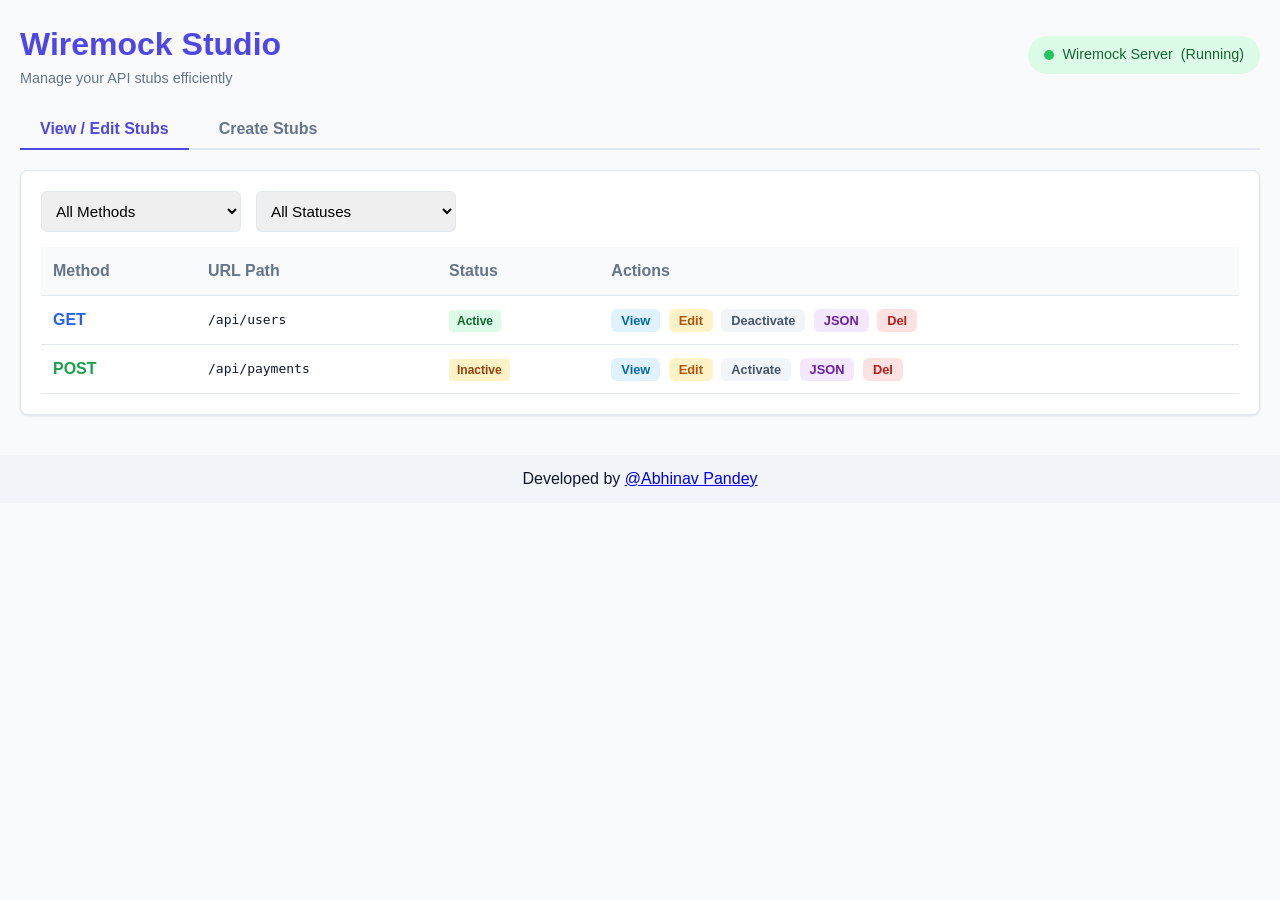
==== src/main/resources/static/index.html @ ea0def5e "Docker File and UI code setup" ====
<!DOCTYPE html>
<html lang="en">
<head>
    <meta charset="UTF-8">
    <meta name="viewport" content="width=device-width, initial-scale=1.0">
    <title>Wiremock UI Dashboard</title>
    <link rel="stylesheet" href="styles.css">

</head>
<body>

<div class="container">
    <div class="header">
        <div>
            <h1 style="color: var(--primary);">Wiremock Studio</h1>
            <p style="color: var(--text-muted); font-size: 0.9rem;">Manage your API stubs efficiently</p>
        </div>
        <div id="serverStatus" class="status-badge running" onclick="toggleServerStatus()" style="cursor: pointer;" title="Click to toggle simulation">
            <span class="dot"></span>
            <span id="serverUrl">Wiremock Server</span>
            <span id="serverText">(Running)</span>
        </div>
    </div>

    <div class="tabs">
        <button class="tab-btn active" onclick="switchTab('manage')">View / Edit Stubs</button>
        <button class="tab-btn" onclick="switchTab('create')">Create Stubs</button>
    </div>

    <div id="manageTab" class="tab-pane active">
        <div class="card">
            <div class="filters">
                <select id="filterType" onchange="renderTable()" style="width: 200px;">
                    <option value="ALL">All Methods</option>
                    <option value="GET">GET</option>
                    <option value="POST">POST</option>
                    <option value="PUT">PUT</option>
                    <option value="DELETE">DELETE</option>
                </select>
                <select id="filterStatus" onchange="renderTable()" style="width: 200px;">
                    <option value="ALL">All Statuses</option>
                    <option value="Active">Active</option>
                    <option value="Inactive">Inactive</option>
                </select>
            </div>

            <div style="overflow-x: auto;">
                <table>
                    <thead>
                    <tr>
                        <th>Method</th>
                        <th>URL Path</th>
                        <th>Status</th>
                        <th>Actions</th>
                    </tr>
                    </thead>
                    <tbody id="stubsTableBody">
                    </tbody>
                </table>
            </div>
        </div>
    </div>

    <div id="createTab" class="tab-pane">

        <div class="card ai-section">
            <h3 style="margin-bottom: 10px;">✨ Create with Spring AI</h3>
            <p style="font-size: 0.9rem; color: var(--text-muted); margin-bottom: 15px;">Describe the stub you want, and AI will configure the form below.</p>
            <div style="display: flex; gap: 10px;">
                <textarea id="aiPrompt" style="min-height: 50px; margin-bottom: 0;" placeholder="e.g., Create a POST request to /api/users that returns a 201 status with a 2-second delay..."></textarea>
                <button class="btn btn-primary" onclick="simulateAI()" style="white-space: nowrap;">Generate Auto-Stub</button>
            </div>
        </div>

        <div class="create-grid">
            <div class="card">
                <h3>Manual Configuration</h3>
                <form id="createForm" style="margin-top: 15px;">

                    <div class="section-box">
                        <div class="section-title">Incoming Request Matcher</div>
                        <div style="display: flex; gap: 15px;">
                            <div class="form-group" style="flex: 1;">
                                <label>Method</label>
                                <select id="c_method" oninput="updateLivePreview()">
                                    <option value="GET">GET</option><option value="POST">POST</option><option value="PUT">PUT</option><option value="DELETE">DELETE</option>
                                </select>
                            </div>
                            <div class="form-group" style="flex: 3;">
                                <label>URL Path Match</label>
                                <input type="text" id="c_url" placeholder="/api/example" oninput="updateLivePreview()" required>
                            </div>
                        </div>
                        <div class="form-group">
                            <label>Headers (JSON Key-Value)</label>
                            <textarea id="c_reqHeaders" placeholder='{"Authorization": "Bearer token"}' oninput="updateLivePreview()"></textarea>
                        </div>
                    </div>

                    <div class="section-box">
                        <div class="section-title">Outgoing Response</div>
                        <div style="display: flex; gap: 15px;">
                            <div class="form-group" style="flex: 1;">
                                <label>HTTP Status</label>
                                <input type="number" id="c_status" value="200" oninput="updateLivePreview()" required>
                            </div>
                            <div class="form-group" style="flex: 1;">
                                <label>Delay (ms)</label>
                                <input type="number" id="c_delay" value="0" oninput="updateLivePreview()">
                            </div>
                        </div>
                        <div class="form-group">
                            <label>Response Headers (JSON)</label>
                            <textarea id="c_resHeaders" placeholder='{"Content-Type": "application/json"}' oninput="updateLivePreview()"></textarea>
                        </div>
                        <div class="form-group">
                            <label>Response Body (JSON or String)</label>
                            <textarea id="c_body" placeholder='{"message": "Success"}' oninput="updateLivePreview()" style="min-height: 120px;"></textarea>
                        </div>
                    </div>

                    <button type="button" class="btn btn-primary" style="width: 100%;" onclick="createStub()">Create Stub Configuration</button>
                </form>
            </div>

            <div class="card" style="padding: 0; border: none; background: transparent;">
                <h3 style="margin-bottom: 15px;">Live JSON Preview</h3>
                <div id="liveJsonPreview" class="json-preview">
                    // Start typing to see Wiremock JSON...
                </div>
            </div>
        </div>
    </div>
</div>

<div id="stubModal" class="modal-overlay">
    <div class="modal-content">
        <div class="modal-header">
            <h2 id="modalTitle">View Stub</h2>
            <button class="close-btn" onclick="closeModal('stubModal')">&times;</button>
        </div>

        <form id="modalForm">
            <input type="hidden" id="m_id">
            <div class="section-box">
                <div class="section-title">Request</div>
                <div style="display: flex; gap: 15px;">
                    <div class="form-group" style="flex: 1;">
                        <label>Method</label>
                        <select id="m_method"><option value="GET">GET</option><option value="POST">POST</option><option value="PUT">PUT</option><option value="DELETE">DELETE</option></select>
                    </div>
                    <div class="form-group" style="flex: 3;">
                        <label>URL Path</label>
                        <input type="text" id="m_url">
                    </div>
                </div>
                <div class="form-group">
                    <label>Headers (JSON)</label>
                    <textarea id="m_reqHeaders"></textarea>
                </div>
            </div>

            <div class="section-box">
                <div class="section-title">Response</div>
                <div style="display: flex; gap: 15px;">
                    <div class="form-group" style="flex: 1;"><label>Status</label><input type="number" id="m_status"></div>
                    <div class="form-group" style="flex: 1;"><label>Delay (ms)</label><input type="number" id="m_delay"></div>
                </div>
                <div class="form-group"><label>Headers (JSON)</label><textarea id="m_resHeaders"></textarea></div>
                <div class="form-group"><label>Body</label><textarea id="m_body"></textarea></div>
            </div>

            <div id="modalFooter" style="display: flex; justify-content: flex-end; gap: 10px; margin-top: 20px;">
                <button type="button" class="btn btn-outline" onclick="closeModal('stubModal')">Cancel</button>
                <button type="button" class="btn btn-primary" id="modalSaveBtn" onclick="saveEditedStub()">Save Changes</button>
            </div>
        </form>
    </div>
</div>

<div id="jsonModal" class="modal-overlay">
    <div class="modal-content">
        <div class="modal-header">
            <h2>Raw Wiremock JSON</h2>
            <button class="close-btn" onclick="closeModal('jsonModal')">&times;</button>
        </div>
        <div id="jsonModalContent" class="json-preview"></div>
    </div>
</div>
<footer>
    Developed by <a href="https://www.linkedin.com/in/er-abhinav-pandey/" target="_blank"> @Abhinav Pandey</a>
</footer>
<div id="toast-container"></div>
<script src="script.js"></script>
</body>
</html>
---- src/main/resources/static/styles.css ----
/* IMPORTANT: don't touch your existing container styling */
.container {
    flex-grow: 1;   /* only pushes footer down */
}

/* Footer styling */
footer {
    text-align: center;
    padding: 12px;
    background: #f1f5f9;
}
:root {
    --primary: #4f46e5;
    --primary-hover: #4338ca;
    --bg-color: #f8fafc;
    --surface: #ffffff;
    --text-main: #0f172a;
    --text-muted: #64748b;
    --border-color: #e2e8f0;
    --success-bg: #dcfce7;
    --success-text: #166534;
    --danger-bg: #fee2e2;
    --danger-text: #991b1b;
    --warning-bg: #fef3c7;
    --warning-text: #92400e;
}

* { box-sizing: border-box; margin: 0; padding: 0; }
body { font-family: 'Segoe UI', Roboto, Helvetica, Arial, sans-serif; background-color: var(--bg-color); color: var(--text-main); line-height: 1.5; }

/* Layout & Container */
.container { max-width: 1400px; margin: 0 auto; padding: 20px; }
.card { background: var(--surface); border-radius: 8px; box-shadow: 0 1px 3px rgba(0,0,0,0.1); padding: 20px; margin-bottom: 20px; border: 1px solid var(--border-color); }

/* Header & Server Status */
.header { display: flex; justify-content: space-between; align-items: center; margin-bottom: 20px; }
.status-badge { display: flex; align-items: center; gap: 8px; padding: 8px 16px; border-radius: 99px; font-weight: 500; font-size: 0.9rem; transition: all 0.3s ease; }
.status-badge.running { background-color: var(--success-bg); color: var(--success-text); }
.status-badge.down { background-color: var(--danger-bg); color: var(--danger-text); }

/* Blinking Dot Animation */
.dot { width: 10px; height: 10px; border-radius: 50%; display: inline-block; }
.status-badge.running .dot { background-color: #22c55e; animation: blink 1.5s infinite ease-in-out; }
.status-badge.down .dot { background-color: #ef4444; }
@keyframes blink { 0%, 100% { opacity: 1; } 50% { opacity: 0.4; } }

/* Tabs */
.tabs { display: flex; gap: 10px; border-bottom: 2px solid var(--border-color); margin-bottom: 20px; }
.tab-btn { padding: 10px 20px; border: none; background: none; font-size: 1rem; font-weight: 600; color: var(--text-muted); cursor: pointer; border-bottom: 2px solid transparent; margin-bottom: -2px; transition: all 0.2s; }
.tab-btn:hover { color: var(--primary); }
.tab-btn.active { color: var(--primary); border-bottom-color: var(--primary); }
.tab-pane { display: none; animation: fadeIn 0.3s ease; }
.tab-pane.active { display: block; }
@keyframes fadeIn { from { opacity: 0; transform: translateY(5px); } to { opacity: 1; transform: translateY(0); } }

/* Forms & Inputs */
.form-group { margin-bottom: 15px; }
label { display: block; font-weight: 600; margin-bottom: 5px; font-size: 0.85rem; color: var(--text-muted); text-transform: uppercase; letter-spacing: 0.05em; }
input, select, textarea { width: 100%; padding: 10px; border: 1px solid var(--border-color); border-radius: 6px; font-family: inherit; font-size: 0.95rem; }
input:disabled, select:disabled, textarea:disabled { background-color: #f1f5f9; cursor: not-allowed; }
textarea { resize: vertical; min-height: 80px; font-family: monospace; }

/* Buttons */
.btn { padding: 8px 16px; border: none; border-radius: 6px; cursor: pointer; font-weight: 600; font-size: 0.9rem; transition: background 0.2s; }
.btn-primary { background: var(--primary); color: white; }
.btn-primary:hover { background: var(--primary-hover); }
.btn-outline { background: transparent; border: 1px solid var(--border-color); color: var(--text-main); }
.btn-outline:hover { background: var(--bg-color); }
.btn-sm { padding: 4px 10px; font-size: 0.8rem; margin-right: 4px; }

/* Specific Action Buttons */
.btn-view { background: #e0f2fe; color: #0369a1; }
.btn-edit { background: #fef3c7; color: #b45309; }
.btn-delete { background: #fee2e2; color: #b91c1c; }
.btn-toggle { background: #f1f5f9; color: #475569; }
.btn-preview { background: #f3e8ff; color: #6b21a8; }

/* Table Styles */
.filters { display: flex; gap: 15px; margin-bottom: 15px; }
table { width: 100%; border-collapse: collapse; text-align: left; }
th, td { padding: 12px; border-bottom: 1px solid var(--border-color); }
th { background: #f8fafc; font-weight: 600; color: var(--text-muted); }
tr:hover { background: #f8fafc; }
.badge { padding: 4px 8px; border-radius: 4px; font-size: 0.75rem; font-weight: bold; }
.badge.active { background: var(--success-bg); color: var(--success-text); }
.badge.inactive { background: var(--warning-bg); color: var(--warning-text); }

/* Method Colors */
.method-GET { color: #2563eb; font-weight: bold; }
.method-POST { color: #16a34a; font-weight: bold; }
.method-PUT { color: #d97706; font-weight: bold; }
.method-DELETE { color: #dc2626; font-weight: bold; }

/* Create Section Layout */
.ai-section { background: linear-gradient(to right, #eff6ff, #f8fafc); border-left: 4px solid #3b82f6; }
.create-grid { display: grid; grid-template-columns: 1fr 1fr; gap: 20px; align-items: start; }

/* Form Sections (Req/Res) */
.section-box { border: 1px solid var(--border-color); border-radius: 6px; padding: 15px; margin-bottom: 15px; background: #fafafa; }
.section-title { font-size: 1.1rem; margin-bottom: 15px; padding-bottom: 5px; border-bottom: 1px solid var(--border-color); color: var(--primary); }

/* JSON Preview Box */
.json-preview { background: #1e293b; color: #e2e8f0; padding: 15px; border-radius: 8px; font-family: monospace; font-size: 0.85rem; overflow-x: auto; height: 100%; min-height: 400px; white-space: pre-wrap; }

/* Modals */
.modal-overlay { display: none; position: fixed; top: 0; left: 0; width: 100%; height: 100%; background: rgba(0,0,0,0.5); z-index: 1000; justify-content: center; align-items: center; }
.modal-overlay.active { display: flex; }
.modal-content { background: var(--surface); padding: 25px; border-radius: 8px; width: 90%; max-width: 800px; max-height: 90vh; overflow-y: auto; box-shadow: 0 10px 25px rgba(0,0,0,0.2); }
.modal-header { display: flex; justify-content: space-between; align-items: center; margin-bottom: 20px; }
.close-btn { background: none; border: none; font-size: 1.5rem; cursor: pointer; color: var(--text-muted); }

/* Toast Notifications */
#toast-container { position: fixed; bottom: 20px; right: 20px; z-index: 2000; display: flex; flex-direction: column; gap: 10px; }
.toast { padding: 12px 20px; background: #334155; color: white; border-radius: 6px; box-shadow: 0 4px 6px rgba(0,0,0,0.1); animation: slideIn 0.3s ease; }
@keyframes slideIn { from { transform: translateX(100%); opacity: 0; } to { transform: translateX(0); opacity: 1; } }
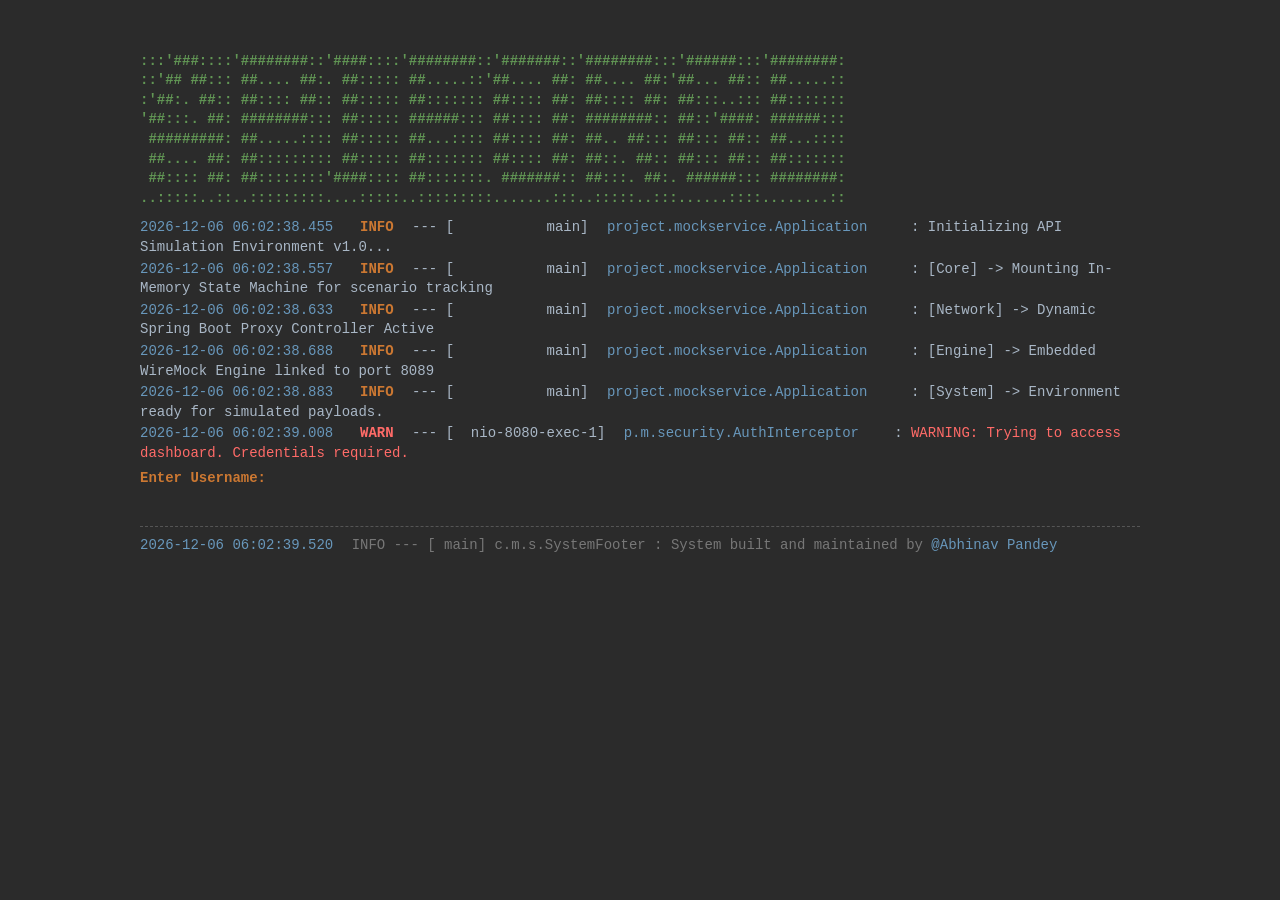
==== commit baeec245: "" Added mongoDB config Added wiremock config added apis added security UI enhancement Project enhanc" ====
--- a/src/main/resources/static/index.html
+++ b/src/main/resources/static/index.html
@@ -3,194 +3,273 @@
 <head>
     <meta charset="UTF-8">
     <meta name="viewport" content="width=device-width, initial-scale=1.0">
-    <title>Wiremock UI Dashboard</title>
-    <link rel="stylesheet" href="styles.css">
-
+    <title>Mock Studio | Boot Sequence</title>
+    <style>
+        :root {
+            --bg-color: #2b2b2b;
+            --text-main: #a9b7c6;
+            --text-highlight: #cc7832;
+            --text-string: #6a8759;
+            --text-info: #6897bb;
+            --text-error: #ff6b68;
+            --text-success: #629755;
+            --font-family: 'Consolas', 'Courier New', monospace;
+        }
+
+        body, html {
+            height: 100%;
+            margin: 0;
+            background-color: var(--bg-color);
+            color: var(--text-main);
+            font-family: var(--font-family);
+            font-size: 14px;
+            padding: 15px;
+            box-sizing: border-box;
+            overflow-x: hidden;
+        }
+
+        #terminal {
+            display: flex;
+            flex-direction: column;
+            width: 100%;
+            max-width: 1000px;
+            margin: 0 auto;
+        }
+
+        .line {
+            margin: 2px 0;
+            white-space: pre-wrap;
+            line-height: 1.4;
+        }
+
+        .ascii-art {
+            color: var(--text-success);
+            font-weight: bold;
+            margin-bottom: 10px;
+        }
+
+        .log-timestamp { color: var(--text-info); margin-right: 10px; }
+        .log-level { color: var(--text-highlight); margin-right: 10px; font-weight: bold; }
+        .log-thread { color: var(--text-main); margin-right: 10px; }
+        .log-class { color: var(--text-info); margin-right: 10px; }
+
+        .input-line {
+            display: flex;
+            align-items: center;
+            margin-top: 5px;
+        }
+
+        .prompt { margin-right: 10px; color: var(--text-highlight); font-weight: bold; }
+
+        input {
+            background: transparent;
+            border: none;
+            color: var(--text-success);
+            font-family: var(--font-family);
+            font-size: 14px;
+            outline: none;
+            flex-grow: 1;
+            padding: 0;
+            font-weight: bold;
+        }
+
+        .hidden { display: none !important; }
+
+        /* Blinking cursor for the loader */
+        .cursor-blink {
+            animation: blink 1s step-end infinite;
+        }
+        @keyframes blink { 0%, 100% { opacity: 1; } 50% { opacity: 0; } }
+
+        footer {
+            margin-top: 40px;
+            border-top: 1px dashed #555;
+            padding-top: 10px;
+            color: #777;
+        }
+
+        footer a {
+            color: var(--text-info);
+            text-decoration: none;
+        }
+        
+        footer a:hover {
+            text-decoration: underline;
+        }
+    </style>
 </head>
 <body>
 
-<div class="container">
-    <div class="header">
-        <div>
-            <h1 style="color: var(--primary);">Wiremock Studio</h1>
-            <p style="color: var(--text-muted); font-size: 0.9rem;">Manage your API stubs efficiently</p>
+    <div id="terminal">
+        <div id="boot-sequence"></div>
+        
+        <div id="login-container" class="input-line hidden">
+            <span class="prompt">Enter Username:</span>
+            <input type="text" id="username" autocomplete="off" spellcheck="false">
         </div>
-        <div id="serverStatus" class="status-badge running" onclick="toggleServerStatus()" style="cursor: pointer;" title="Click to toggle simulation">
-            <span class="dot"></span>
-            <span id="serverUrl">Wiremock Server</span>
-            <span id="serverText">(Running)</span>
+
+        <div id="password-container" class="input-line hidden">
+            <span class="prompt">Enter Secret Key:</span>
+            <input type="password" id="password" autocomplete="off">
         </div>
+
+        <div id="auth-loader" class="line hidden"></div>
+
+        <footer>
+            <span class="log-timestamp" id="footer-time"></span>  INFO --- [  main] c.m.s.SystemFooter : System built and maintained by <a href="https://www.linkedin.com/in/er-abhinav-pandey/" target="_blank">@Abhinav Pandey</a>
+        </footer>
     </div>
 
-    <div class="tabs">
-        <button class="tab-btn active" onclick="switchTab('manage')">View / Edit Stubs</button>
-        <button class="tab-btn" onclick="switchTab('create')">Create Stubs</button>
-    </div>
-
-    <div id="manageTab" class="tab-pane active">
-        <div class="card">
-            <div class="filters">
-                <select id="filterType" onchange="renderTable()" style="width: 200px;">
-                    <option value="ALL">All Methods</option>
-                    <option value="GET">GET</option>
-                    <option value="POST">POST</option>
-                    <option value="PUT">PUT</option>
-                    <option value="DELETE">DELETE</option>
-                </select>
-                <select id="filterStatus" onchange="renderTable()" style="width: 200px;">
-                    <option value="ALL">All Statuses</option>
-                    <option value="Active">Active</option>
-                    <option value="Inactive">Inactive</option>
-                </select>
-            </div>
-
-            <div style="overflow-x: auto;">
-                <table>
-                    <thead>
-                    <tr>
-                        <th>Method</th>
-                        <th>URL Path</th>
-                        <th>Status</th>
-                        <th>Actions</th>
-                    </tr>
-                    </thead>
-                    <tbody id="stubsTableBody">
-                    </tbody>
-                </table>
-            </div>
-        </div>
-    </div>
-
-    <div id="createTab" class="tab-pane">
-
-        <div class="card ai-section">
-            <h3 style="margin-bottom: 10px;">✨ Create with Spring AI</h3>
-            <p style="font-size: 0.9rem; color: var(--text-muted); margin-bottom: 15px;">Describe the stub you want, and AI will configure the form below.</p>
-            <div style="display: flex; gap: 10px;">
-                <textarea id="aiPrompt" style="min-height: 50px; margin-bottom: 0;" placeholder="e.g., Create a POST request to /api/users that returns a 201 status with a 2-second delay..."></textarea>
-                <button class="btn btn-primary" onclick="simulateAI()" style="white-space: nowrap;">Generate Auto-Stub</button>
-            </div>
-        </div>
-
-        <div class="create-grid">
-            <div class="card">
-                <h3>Manual Configuration</h3>
-                <form id="createForm" style="margin-top: 15px;">
-
-                    <div class="section-box">
-                        <div class="section-title">Incoming Request Matcher</div>
-                        <div style="display: flex; gap: 15px;">
-                            <div class="form-group" style="flex: 1;">
-                                <label>Method</label>
-                                <select id="c_method" oninput="updateLivePreview()">
-                                    <option value="GET">GET</option><option value="POST">POST</option><option value="PUT">PUT</option><option value="DELETE">DELETE</option>
-                                </select>
-                            </div>
-                            <div class="form-group" style="flex: 3;">
-                                <label>URL Path Match</label>
-                                <input type="text" id="c_url" placeholder="/api/example" oninput="updateLivePreview()" required>
-                            </div>
-                        </div>
-                        <div class="form-group">
-                            <label>Headers (JSON Key-Value)</label>
-                            <textarea id="c_reqHeaders" placeholder='{"Authorization": "Bearer token"}' oninput="updateLivePreview()"></textarea>
-                        </div>
-                    </div>
-
-                    <div class="section-box">
-                        <div class="section-title">Outgoing Response</div>
-                        <div style="display: flex; gap: 15px;">
-                            <div class="form-group" style="flex: 1;">
-                                <label>HTTP Status</label>
-                                <input type="number" id="c_status" value="200" oninput="updateLivePreview()" required>
-                            </div>
-                            <div class="form-group" style="flex: 1;">
-                                <label>Delay (ms)</label>
-                                <input type="number" id="c_delay" value="0" oninput="updateLivePreview()">
-                            </div>
-                        </div>
-                        <div class="form-group">
-                            <label>Response Headers (JSON)</label>
-                            <textarea id="c_resHeaders" placeholder='{"Content-Type": "application/json"}' oninput="updateLivePreview()"></textarea>
-                        </div>
-                        <div class="form-group">
-                            <label>Response Body (JSON or String)</label>
-                            <textarea id="c_body" placeholder='{"message": "Success"}' oninput="updateLivePreview()" style="min-height: 120px;"></textarea>
-                        </div>
-                    </div>
-
-                    <button type="button" class="btn btn-primary" style="width: 100%;" onclick="createStub()">Create Stub Configuration</button>
-                </form>
-            </div>
-
-            <div class="card" style="padding: 0; border: none; background: transparent;">
-                <h3 style="margin-bottom: 15px;">Live JSON Preview</h3>
-                <div id="liveJsonPreview" class="json-preview">
-                    // Start typing to see Wiremock JSON...
-                </div>
-            </div>
-        </div>
-    </div>
-</div>
-
-<div id="stubModal" class="modal-overlay">
-    <div class="modal-content">
-        <div class="modal-header">
-            <h2 id="modalTitle">View Stub</h2>
-            <button class="close-btn" onclick="closeModal('stubModal')">&times;</button>
-        </div>
-
-        <form id="modalForm">
-            <input type="hidden" id="m_id">
-            <div class="section-box">
-                <div class="section-title">Request</div>
-                <div style="display: flex; gap: 15px;">
-                    <div class="form-group" style="flex: 1;">
-                        <label>Method</label>
-                        <select id="m_method"><option value="GET">GET</option><option value="POST">POST</option><option value="PUT">PUT</option><option value="DELETE">DELETE</option></select>
-                    </div>
-                    <div class="form-group" style="flex: 3;">
-                        <label>URL Path</label>
-                        <input type="text" id="m_url">
-                    </div>
-                </div>
-                <div class="form-group">
-                    <label>Headers (JSON)</label>
-                    <textarea id="m_reqHeaders"></textarea>
-                </div>
-            </div>
-
-            <div class="section-box">
-                <div class="section-title">Response</div>
-                <div style="display: flex; gap: 15px;">
-                    <div class="form-group" style="flex: 1;"><label>Status</label><input type="number" id="m_status"></div>
-                    <div class="form-group" style="flex: 1;"><label>Delay (ms)</label><input type="number" id="m_delay"></div>
-                </div>
-                <div class="form-group"><label>Headers (JSON)</label><textarea id="m_resHeaders"></textarea></div>
-                <div class="form-group"><label>Body</label><textarea id="m_body"></textarea></div>
-            </div>
-
-            <div id="modalFooter" style="display: flex; justify-content: flex-end; gap: 10px; margin-top: 20px;">
-                <button type="button" class="btn btn-outline" onclick="closeModal('stubModal')">Cancel</button>
-                <button type="button" class="btn btn-primary" id="modalSaveBtn" onclick="saveEditedStub()">Save Changes</button>
-            </div>
-        </form>
-    </div>
-</div>
-
-<div id="jsonModal" class="modal-overlay">
-    <div class="modal-content">
-        <div class="modal-header">
-            <h2>Raw Wiremock JSON</h2>
-            <button class="close-btn" onclick="closeModal('jsonModal')">&times;</button>
-        </div>
-        <div id="jsonModalContent" class="json-preview"></div>
-    </div>
-</div>
-<footer>
-    Developed by <a href="https://www.linkedin.com/in/er-abhinav-pandey/" target="_blank"> @Abhinav Pandey</a>
-</footer>
-<div id="toast-container"></div>
-<script src="script.js"></script>
+    <script>
+        const bootSequenceDiv = document.getElementById('boot-sequence');
+        const loginContainer = document.getElementById('login-container');
+        const passwordContainer = document.getElementById('password-container');
+        const authLoader = document.getElementById('auth-loader');
+        const usernameInput = document.getElementById('username');
+        const passwordInput = document.getElementById('password');
+        
+        let currentUsername = '';
+        function getLogTime() {
+            const now = new Date();
+            return `${now.getFullYear()}-${String(now.getMonth()+1).padStart(2, '0')}-${String(now.getDate()).padStart(2, '0')} ${String(now.getHours()).padStart(2, '0')}:${String(now.getMinutes()).padStart(2, '0')}:${String(now.getSeconds()).padStart(2, '0')}.${String(now.getMilliseconds()).padStart(3, '0')}`;
+        }
+
+        setInterval(() => {
+            document.getElementById('footer-time').innerText = getLogTime();
+        }, 100);
+
+        const asciiBanner = `
+:::'###::::'########::'####::::'########::'#######::'########:::'######:::'########:
+::'## ##::: ##.... ##:. ##::::: ##.....::'##.... ##: ##.... ##:'##... ##:: ##.....::
+:'##:. ##:: ##:::: ##:: ##::::: ##::::::: ##:::: ##: ##:::: ##: ##:::..::: ##:::::::
+'##:::. ##: ########::: ##::::: ######::: ##:::: ##: ########:: ##::'####: ######:::
+ #########: ##.....:::: ##::::: ##...:::: ##:::: ##: ##.. ##::: ##::: ##:: ##...::::
+ ##.... ##: ##::::::::: ##::::: ##::::::: ##:::: ##: ##::. ##:: ##::: ##:: ##:::::::
+ ##:::: ##: ##::::::::'####:::: ##:::::::. #######:: ##:::. ##:. ######::: ########:
+..:::::..::..:::::::::....:::::..:::::::::.......:::..:::::..:::......::::........::
+`;
+
+        const bootLogs = [
+            "Initializing API Simulation Environment v1.0...",
+            "[Core] -> Mounting In-Memory State Machine for scenario tracking",
+            "[Network] -> Dynamic Spring Boot Proxy Controller Active",
+            "[Engine] -> Embedded WireMock Engine linked to port 8089",
+            "[System] -> Environment ready for simulated payloads.",
+            "WARNING: Trying to access dashboard. Credentials required."
+        ];
+
+        function createLogLine(msg) {
+            return `<span class="log-timestamp">${getLogTime()}</span>  <span class="log-level">INFO</span> <span class="log-thread">--- [           main]</span> <span class="log-class">project.mockservice.Application</span>    : ${msg}`;
+        }
+
+        async function runBootSequence() {
+            const bannerDiv = document.createElement('div');
+            bannerDiv.className = 'line ascii-art';
+            bannerDiv.textContent = asciiBanner;
+            bootSequenceDiv.appendChild(bannerDiv);
+
+
+            for (let i = 0; i < bootLogs.length; i++) {
+                await new Promise(r => setTimeout(r, Math.random() * 150 + 50)); // Random delay between 50-200ms
+                
+                const line = document.createElement('div');
+                line.className = 'line';
+                if(i === bootLogs.length - 1) {
+                    line.innerHTML = `<span class="log-timestamp">${getLogTime()}</span>  <span class="log-level" style="color:var(--text-error)">WARN</span> <span class="log-thread">--- [  nio-8080-exec-1]</span> <span class="log-class">p.m.security.AuthInterceptor</span>   : <span style="color:var(--text-error)">${bootLogs[i]}</span>`;
+                } else {
+                    line.innerHTML = createLogLine(bootLogs[i]);
+                }
+                bootSequenceDiv.appendChild(line);
+                window.scrollTo(0, document.body.scrollHeight);
+            }
+            setTimeout(() => {
+                loginContainer.classList.remove('hidden');
+                usernameInput.focus();
+            }, 500);
+        }
+        document.addEventListener('click', () => {
+            if (!loginContainer.classList.contains('hidden')) usernameInput.focus();
+            if (!passwordContainer.classList.contains('hidden')) passwordInput.focus();
+        });
+
+        usernameInput.addEventListener('keydown', function(e) {
+            if (e.key === 'Enter' && this.value.trim() !== '') {
+                currentUsername = this.value.trim();
+                this.disabled = true;
+                
+                loginContainer.classList.add('hidden');
+                const logDiv = document.createElement('div');
+                logDiv.className = 'line';
+                logDiv.innerHTML = createLogLine(`Authenticating principal: ${currentUsername}`);
+                bootSequenceDiv.appendChild(logDiv);
+
+                passwordContainer.classList.remove('hidden');
+                passwordInput.focus();
+            }
+        });
+        // Handle Password Enter and API Call
+        passwordInput.addEventListener('keydown', async function(e) {
+            if (e.key === 'Enter' && this.value.trim() !== '') {
+                const password = this.value;
+                this.disabled = true;
+                passwordContainer.classList.add('hidden');
+
+                // 1. Show the loader
+                authLoader.classList.remove('hidden');
+                authLoader.innerHTML = `<span class="log-timestamp">${getLogTime()}</span>  <span class="log-level">INFO</span> <span class="log-thread">--- [  nio-8080-exec-2]</span> <span class="log-class">p.m.security.AuthenticationManager</span> : Verifying credentials <span class="cursor-blink">...</span>`;
+                window.scrollTo(0, document.body.scrollHeight);
+
+                try {
+                    const response = await fetch('/mock-studio/auth/login', {
+                        method: 'POST',
+                        headers: { 'Content-Type': 'application/json' },
+                        body: JSON.stringify({ username: currentUsername, secretCode: password })
+                    });
+
+                    const data = await response.json();
+
+                    // 2. Hide loader before showing result
+                    authLoader.classList.add('hidden');
+
+                    if (response.ok) {
+                        // 3. Append SUCCESS permanently to the terminal
+                        const successDiv = document.createElement('div');
+                        successDiv.className = 'line';
+                        successDiv.innerHTML = `<span class="log-timestamp">${getLogTime()}</span>  <span class="log-level" style="color:var(--text-success)">INFO</span> <span class="log-thread">--- [  nio-8080-exec-2]</span> <span class="log-class">p.m.security.AuthenticationManager</span> : <span style="color:var(--text-success)">Access Granted. 200 OK. Redirecting to dashboard...</span>`;
+                        bootSequenceDiv.appendChild(successDiv);
+
+                        sessionStorage.setItem('mockStudioAuth', 'granted');
+
+                        setTimeout(() => {
+                            window.location.href = 'dashboard.html';
+                        }, 1200);
+                    } else {
+                        throw new Error(data.message || "Authentication Failed");
+                    }
+                } catch (err) {
+                    // 2. Hide loader before showing result
+                    authLoader.classList.add('hidden');
+
+                    // 3. Append ERROR permanently to the terminal
+                    const errorDiv = document.createElement('div');
+                    errorDiv.className = 'line';
+                    errorDiv.innerHTML = `<span class="log-timestamp">${getLogTime()}</span>  <span class="log-level" style="color:var(--text-error)">ERROR</span> <span class="log-thread">--- [  nio-8080-exec-2]</span> <span class="log-class">p.m.security.AuthenticationManager</span> : <span style="color:var(--text-error)">401 UNAUTHORIZED - ${err.message}. Connection Reset.</span>`;
+                    bootSequenceDiv.appendChild(errorDiv);
+                    window.scrollTo(0, document.body.scrollHeight);
+
+                    // 4. Reset the inputs for another attempt
+                    setTimeout(() => {
+                        usernameInput.disabled = false;
+                        passwordInput.disabled = false;
+                        usernameInput.value = '';
+                        passwordInput.value = '';
+                        loginContainer.classList.remove('hidden');
+                        usernameInput.focus();
+                    }, 1000);
+                }
+            }
+        });
+        window.onload = runBootSequence;
+    </script>
 </body>
 </html>
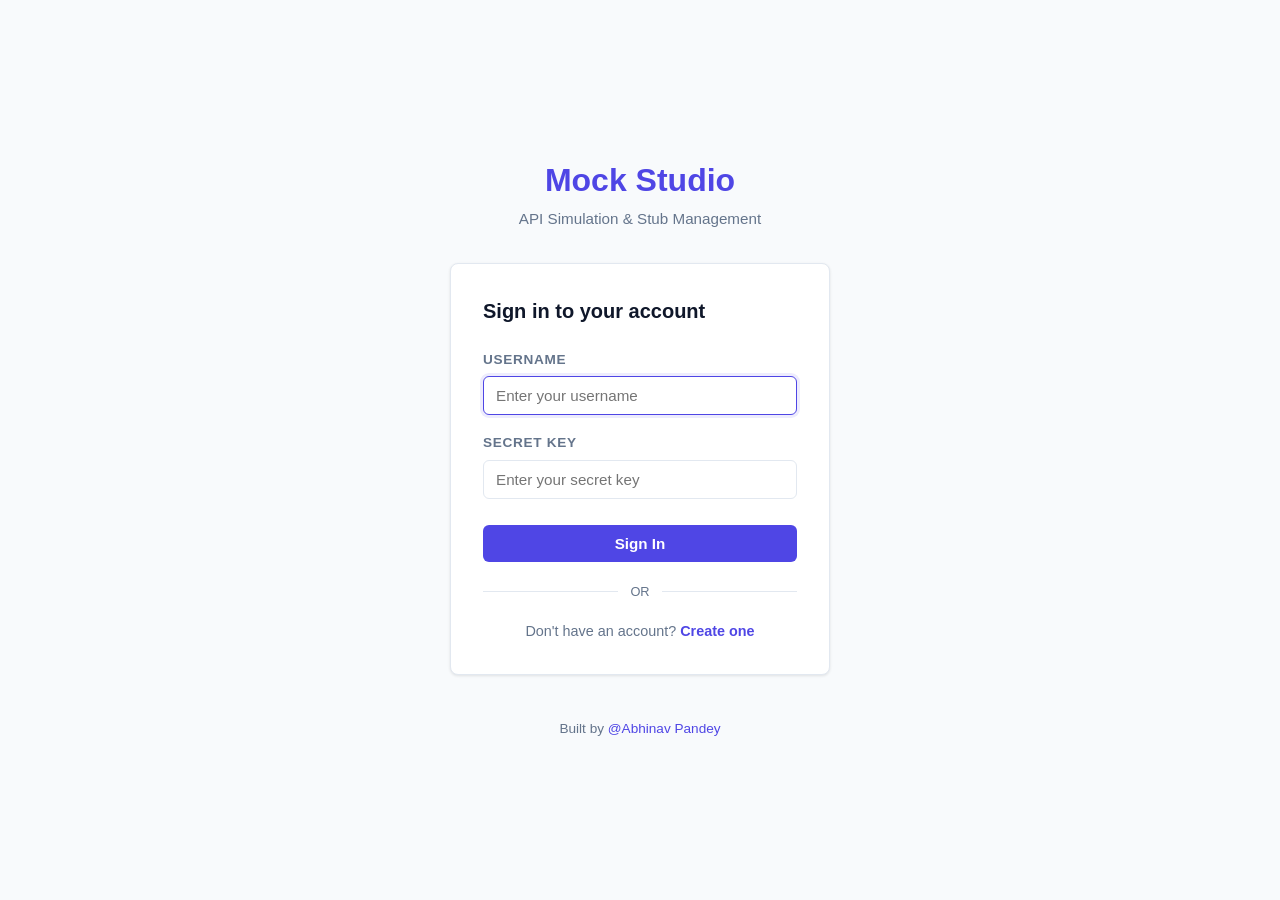
==== commit 39260006: "Fixing Minor Bugs" ====
--- a/src/main/resources/static/index.html
+++ b/src/main/resources/static/index.html
@@ -3,273 +3,319 @@
 <head>
     <meta charset="UTF-8">
     <meta name="viewport" content="width=device-width, initial-scale=1.0">
-    <title>Mock Studio | Boot Sequence</title>
+    <title>Mock Studio | Login</title>
     <style>
         :root {
-            --bg-color: #2b2b2b;
-            --text-main: #a9b7c6;
-            --text-highlight: #cc7832;
-            --text-string: #6a8759;
-            --text-info: #6897bb;
-            --text-error: #ff6b68;
-            --text-success: #629755;
-            --font-family: 'Consolas', 'Courier New', monospace;
-        }
-
-        body, html {
-            height: 100%;
-            margin: 0;
+            --primary: #4f46e5;
+            --primary-hover: #4338ca;
+            --bg-color: #f8fafc;
+            --surface: #ffffff;
+            --text-main: #0f172a;
+            --text-muted: #64748b;
+            --border-color: #e2e8f0;
+            --danger-text: #991b1b;
+            --success-text: #166534;
+            --success-bg: #dcfce7;
+        }
+
+        * { box-sizing: border-box; margin: 0; padding: 0; }
+
+        body {
+            font-family: 'Segoe UI', Roboto, Helvetica, Arial, sans-serif;
             background-color: var(--bg-color);
             color: var(--text-main);
-            font-family: var(--font-family);
-            font-size: 14px;
-            padding: 15px;
-            box-sizing: border-box;
-            overflow-x: hidden;
-        }
-
-        #terminal {
+            line-height: 1.5;
+            min-height: 100vh;
             display: flex;
             flex-direction: column;
+            align-items: center;
+            justify-content: center;
+        }
+
+        .login-wrapper {
             width: 100%;
-            max-width: 1000px;
-            margin: 0 auto;
-        }
-
-        .line {
-            margin: 2px 0;
-            white-space: pre-wrap;
-            line-height: 1.4;
-        }
-
-        .ascii-art {
-            color: var(--text-success);
-            font-weight: bold;
-            margin-bottom: 10px;
-        }
-
-        .log-timestamp { color: var(--text-info); margin-right: 10px; }
-        .log-level { color: var(--text-highlight); margin-right: 10px; font-weight: bold; }
-        .log-thread { color: var(--text-main); margin-right: 10px; }
-        .log-class { color: var(--text-info); margin-right: 10px; }
-
-        .input-line {
+            max-width: 420px;
+            padding: 20px;
+        }
+
+        .brand {
+            text-align: center;
+            margin-bottom: 32px;
+        }
+
+        .brand h1 {
+            color: var(--primary);
+            font-size: 2rem;
+            font-weight: 700;
+        }
+
+        .brand p {
+            color: var(--text-muted);
+            font-size: 0.95rem;
+            margin-top: 4px;
+        }
+
+        .login-card {
+            background: var(--surface);
+            border-radius: 8px;
+            box-shadow: 0 1px 3px rgba(0,0,0,0.1);
+            padding: 32px;
+            border: 1px solid var(--border-color);
+        }
+
+        .login-card h2 {
+            font-size: 1.25rem;
+            margin-bottom: 24px;
+            color: var(--text-main);
+        }
+
+        .form-group {
+            margin-bottom: 18px;
+        }
+
+        label {
+            display: block;
+            font-weight: 600;
+            margin-bottom: 6px;
+            font-size: 0.85rem;
+            color: var(--text-muted);
+            text-transform: uppercase;
+            letter-spacing: 0.05em;
+        }
+
+        input {
+            width: 100%;
+            padding: 10px 12px;
+            border: 1px solid var(--border-color);
+            border-radius: 6px;
+            font-family: inherit;
+            font-size: 0.95rem;
+            transition: border-color 0.2s;
+        }
+
+        input:focus {
+            outline: none;
+            border-color: var(--primary);
+            box-shadow: 0 0 0 3px rgba(79, 70, 229, 0.1);
+        }
+
+        .btn-primary {
+            width: 100%;
+            padding: 10px 16px;
+            border: none;
+            border-radius: 6px;
+            cursor: pointer;
+            font-weight: 600;
+            font-size: 0.95rem;
+            background: var(--primary);
+            color: white;
+            transition: background 0.2s;
+            margin-top: 8px;
+        }
+
+        .btn-primary:hover { background: var(--primary-hover); }
+        .btn-primary:disabled {
+            opacity: 0.6;
+            cursor: not-allowed;
+        }
+
+        .divider {
             display: flex;
             align-items: center;
-            margin-top: 5px;
-        }
-
-        .prompt { margin-right: 10px; color: var(--text-highlight); font-weight: bold; }
-
-        input {
-            background: transparent;
-            border: none;
-            color: var(--text-success);
-            font-family: var(--font-family);
-            font-size: 14px;
-            outline: none;
-            flex-grow: 1;
-            padding: 0;
-            font-weight: bold;
-        }
-
-        .hidden { display: none !important; }
-
-        /* Blinking cursor for the loader */
-        .cursor-blink {
-            animation: blink 1s step-end infinite;
-        }
-        @keyframes blink { 0%, 100% { opacity: 1; } 50% { opacity: 0; } }
+            margin: 20px 0;
+            color: var(--text-muted);
+            font-size: 0.8rem;
+        }
+
+        .divider::before, .divider::after {
+            content: '';
+            flex: 1;
+            border-bottom: 1px solid var(--border-color);
+        }
+
+        .divider span { padding: 0 12px; }
+
+        .signup-link {
+            text-align: center;
+            font-size: 0.9rem;
+            color: var(--text-muted);
+        }
+
+        .signup-link a {
+            color: var(--primary);
+            text-decoration: none;
+            font-weight: 600;
+            cursor: pointer;
+        }
+
+        .signup-link a:hover { text-decoration: underline; }
+
+        .message {
+            padding: 10px 14px;
+            border-radius: 6px;
+            font-size: 0.85rem;
+            margin-bottom: 16px;
+            display: none;
+        }
+
+        .message.error {
+            background: #fee2e2;
+            color: var(--danger-text);
+            border: 1px solid #fecaca;
+            display: block;
+        }
+
+        .message.success {
+            background: var(--success-bg);
+            color: var(--success-text);
+            border: 1px solid #bbf7d0;
+            display: block;
+        }
 
         footer {
-            margin-top: 40px;
-            border-top: 1px dashed #555;
-            padding-top: 10px;
-            color: #777;
+            text-align: center;
+            padding: 24px;
+            color: var(--text-muted);
+            font-size: 0.85rem;
         }
 
         footer a {
-            color: var(--text-info);
+            color: var(--primary);
             text-decoration: none;
         }
-        
-        footer a:hover {
-            text-decoration: underline;
-        }
+
+        footer a:hover { text-decoration: underline; }
     </style>
 </head>
 <body>
 
-    <div id="terminal">
-        <div id="boot-sequence"></div>
-        
-        <div id="login-container" class="input-line hidden">
-            <span class="prompt">Enter Username:</span>
-            <input type="text" id="username" autocomplete="off" spellcheck="false">
+    <div class="login-wrapper">
+        <div class="brand">
+            <h1>Mock Studio</h1>
+            <p>API Simulation & Stub Management</p>
         </div>
 
-        <div id="password-container" class="input-line hidden">
-            <span class="prompt">Enter Secret Key:</span>
-            <input type="password" id="password" autocomplete="off">
+        <div class="login-card">
+            <h2 id="formTitle">Sign in to your account</h2>
+
+            <div id="messageBox" class="message"></div>
+
+            <form id="authForm" onsubmit="return false;">
+                <div class="form-group">
+                    <label for="username">Username</label>
+                    <input type="text" id="username" placeholder="Enter your username" autocomplete="off" required>
+                </div>
+
+                <div class="form-group">
+                    <label for="secretCode">Secret Key</label>
+                    <input type="password" id="secretCode" placeholder="Enter your secret key" required>
+                </div>
+
+                <button type="submit" class="btn-primary" id="submitBtn" onclick="handleSubmit()">Sign In</button>
+            </form>
+
+            <div class="divider"><span>OR</span></div>
+
+            <div class="signup-link">
+                <span id="toggleText">Don't have an account? </span>
+                <a id="toggleLink" onclick="toggleMode()">Create one</a>
+            </div>
         </div>
-
-        <div id="auth-loader" class="line hidden"></div>
-
-        <footer>
-            <span class="log-timestamp" id="footer-time"></span>  INFO --- [  main] c.m.s.SystemFooter : System built and maintained by <a href="https://www.linkedin.com/in/er-abhinav-pandey/" target="_blank">@Abhinav Pandey</a>
-        </footer>
     </div>
 
+    <footer>
+        Built by <a href="https://www.linkedin.com/in/er-abhinav-pandey/" target="_blank">@Abhinav Pandey</a>
+    </footer>
+
     <script>
-        const bootSequenceDiv = document.getElementById('boot-sequence');
-        const loginContainer = document.getElementById('login-container');
-        const passwordContainer = document.getElementById('password-container');
-        const authLoader = document.getElementById('auth-loader');
+        let isLoginMode = true;
+        const form = document.getElementById('authForm');
         const usernameInput = document.getElementById('username');
-        const passwordInput = document.getElementById('password');
-        
-        let currentUsername = '';
-        function getLogTime() {
-            const now = new Date();
-            return `${now.getFullYear()}-${String(now.getMonth()+1).padStart(2, '0')}-${String(now.getDate()).padStart(2, '0')} ${String(now.getHours()).padStart(2, '0')}:${String(now.getMinutes()).padStart(2, '0')}:${String(now.getSeconds()).padStart(2, '0')}.${String(now.getMilliseconds()).padStart(3, '0')}`;
-        }
-
-        setInterval(() => {
-            document.getElementById('footer-time').innerText = getLogTime();
-        }, 100);
-
-        const asciiBanner = `
-:::'###::::'########::'####::::'########::'#######::'########:::'######:::'########:
-::'## ##::: ##.... ##:. ##::::: ##.....::'##.... ##: ##.... ##:'##... ##:: ##.....::
-:'##:. ##:: ##:::: ##:: ##::::: ##::::::: ##:::: ##: ##:::: ##: ##:::..::: ##:::::::
-'##:::. ##: ########::: ##::::: ######::: ##:::: ##: ########:: ##::'####: ######:::
- #########: ##.....:::: ##::::: ##...:::: ##:::: ##: ##.. ##::: ##::: ##:: ##...::::
- ##.... ##: ##::::::::: ##::::: ##::::::: ##:::: ##: ##::. ##:: ##::: ##:: ##:::::::
- ##:::: ##: ##::::::::'####:::: ##:::::::. #######:: ##:::. ##:. ######::: ########:
-..:::::..::..:::::::::....:::::..:::::::::.......:::..:::::..:::......::::........::
-`;
-
-        const bootLogs = [
-            "Initializing API Simulation Environment v1.0...",
-            "[Core] -> Mounting In-Memory State Machine for scenario tracking",
-            "[Network] -> Dynamic Spring Boot Proxy Controller Active",
-            "[Engine] -> Embedded WireMock Engine linked to port 8089",
-            "[System] -> Environment ready for simulated payloads.",
-            "WARNING: Trying to access dashboard. Credentials required."
-        ];
-
-        function createLogLine(msg) {
-            return `<span class="log-timestamp">${getLogTime()}</span>  <span class="log-level">INFO</span> <span class="log-thread">--- [           main]</span> <span class="log-class">project.mockservice.Application</span>    : ${msg}`;
-        }
-
-        async function runBootSequence() {
-            const bannerDiv = document.createElement('div');
-            bannerDiv.className = 'line ascii-art';
-            bannerDiv.textContent = asciiBanner;
-            bootSequenceDiv.appendChild(bannerDiv);
-
-
-            for (let i = 0; i < bootLogs.length; i++) {
-                await new Promise(r => setTimeout(r, Math.random() * 150 + 50)); // Random delay between 50-200ms
-                
-                const line = document.createElement('div');
-                line.className = 'line';
-                if(i === bootLogs.length - 1) {
-                    line.innerHTML = `<span class="log-timestamp">${getLogTime()}</span>  <span class="log-level" style="color:var(--text-error)">WARN</span> <span class="log-thread">--- [  nio-8080-exec-1]</span> <span class="log-class">p.m.security.AuthInterceptor</span>   : <span style="color:var(--text-error)">${bootLogs[i]}</span>`;
-                } else {
-                    line.innerHTML = createLogLine(bootLogs[i]);
-                }
-                bootSequenceDiv.appendChild(line);
-                window.scrollTo(0, document.body.scrollHeight);
+        const secretCodeInput = document.getElementById('secretCode');
+        const submitBtn = document.getElementById('submitBtn');
+        const formTitle = document.getElementById('formTitle');
+        const toggleText = document.getElementById('toggleText');
+        const toggleLink = document.getElementById('toggleLink');
+        const messageBox = document.getElementById('messageBox');
+
+        function toggleMode() {
+            isLoginMode = !isLoginMode;
+            messageBox.className = 'message';
+            messageBox.style.display = 'none';
+            usernameInput.value = '';
+            secretCodeInput.value = '';
+
+            if (isLoginMode) {
+                formTitle.innerText = 'Sign in to your account';
+                submitBtn.innerText = 'Sign In';
+                toggleText.innerText = "Don't have an account? ";
+                toggleLink.innerText = 'Create one';
+            } else {
+                formTitle.innerText = 'Create a new account';
+                submitBtn.innerText = 'Sign Up';
+                toggleText.innerText = 'Already have an account? ';
+                toggleLink.innerText = 'Sign in';
             }
-            setTimeout(() => {
-                loginContainer.classList.remove('hidden');
-                usernameInput.focus();
-            }, 500);
-        }
-        document.addEventListener('click', () => {
-            if (!loginContainer.classList.contains('hidden')) usernameInput.focus();
-            if (!passwordContainer.classList.contains('hidden')) passwordInput.focus();
-        });
-
-        usernameInput.addEventListener('keydown', function(e) {
-            if (e.key === 'Enter' && this.value.trim() !== '') {
-                currentUsername = this.value.trim();
-                this.disabled = true;
-                
-                loginContainer.classList.add('hidden');
-                const logDiv = document.createElement('div');
-                logDiv.className = 'line';
-                logDiv.innerHTML = createLogLine(`Authenticating principal: ${currentUsername}`);
-                bootSequenceDiv.appendChild(logDiv);
-
-                passwordContainer.classList.remove('hidden');
-                passwordInput.focus();
+        }
+
+        function showMessage(text, type) {
+            messageBox.innerText = text;
+            messageBox.className = 'message ' + type;
+        }
+
+        async function handleSubmit() {
+            const username = usernameInput.value.trim();
+            const secretCode = secretCodeInput.value.trim();
+
+            if (!username || !secretCode) {
+                showMessage('Please fill in all fields.', 'error');
+                return;
             }
-        });
-        // Handle Password Enter and API Call
-        passwordInput.addEventListener('keydown', async function(e) {
-            if (e.key === 'Enter' && this.value.trim() !== '') {
-                const password = this.value;
-                this.disabled = true;
-                passwordContainer.classList.add('hidden');
-
-                // 1. Show the loader
-                authLoader.classList.remove('hidden');
-                authLoader.innerHTML = `<span class="log-timestamp">${getLogTime()}</span>  <span class="log-level">INFO</span> <span class="log-thread">--- [  nio-8080-exec-2]</span> <span class="log-class">p.m.security.AuthenticationManager</span> : Verifying credentials <span class="cursor-blink">...</span>`;
-                window.scrollTo(0, document.body.scrollHeight);
-
-                try {
-                    const response = await fetch('/mock-studio/auth/login', {
-                        method: 'POST',
-                        headers: { 'Content-Type': 'application/json' },
-                        body: JSON.stringify({ username: currentUsername, secretCode: password })
-                    });
-
-                    const data = await response.json();
-
-                    // 2. Hide loader before showing result
-                    authLoader.classList.add('hidden');
-
-                    if (response.ok) {
-                        // 3. Append SUCCESS permanently to the terminal
-                        const successDiv = document.createElement('div');
-                        successDiv.className = 'line';
-                        successDiv.innerHTML = `<span class="log-timestamp">${getLogTime()}</span>  <span class="log-level" style="color:var(--text-success)">INFO</span> <span class="log-thread">--- [  nio-8080-exec-2]</span> <span class="log-class">p.m.security.AuthenticationManager</span> : <span style="color:var(--text-success)">Access Granted. 200 OK. Redirecting to dashboard...</span>`;
-                        bootSequenceDiv.appendChild(successDiv);
-
+
+            submitBtn.disabled = true;
+            submitBtn.innerText = isLoginMode ? 'Signing in...' : 'Creating account...';
+
+            const endpoint = isLoginMode ? '/mock-studio/auth/login' : '/mock-studio/auth/signup';
+
+            try {
+                const response = await fetch(endpoint, {
+                    method: 'POST',
+                    headers: { 'Content-Type': 'application/json' },
+                    body: JSON.stringify({ username, secretCode })
+                });
+
+                const data = await response.json();
+
+                if (response.ok) {
+                    if (isLoginMode) {
+                        showMessage('Access granted. Redirecting to dashboard...', 'success');
                         sessionStorage.setItem('mockStudioAuth', 'granted');
-
                         setTimeout(() => {
                             window.location.href = 'dashboard.html';
-                        }, 1200);
+                        }, 800);
+                        return;
                     } else {
-                        throw new Error(data.message || "Authentication Failed");
+                        showMessage(data.message || 'Account created. You can now sign in.', 'success');
+                        setTimeout(() => toggleMode(), 1500);
                     }
-                } catch (err) {
-                    // 2. Hide loader before showing result
-                    authLoader.classList.add('hidden');
-
-                    // 3. Append ERROR permanently to the terminal
-                    const errorDiv = document.createElement('div');
-                    errorDiv.className = 'line';
-                    errorDiv.innerHTML = `<span class="log-timestamp">${getLogTime()}</span>  <span class="log-level" style="color:var(--text-error)">ERROR</span> <span class="log-thread">--- [  nio-8080-exec-2]</span> <span class="log-class">p.m.security.AuthenticationManager</span> : <span style="color:var(--text-error)">401 UNAUTHORIZED - ${err.message}. Connection Reset.</span>`;
-                    bootSequenceDiv.appendChild(errorDiv);
-                    window.scrollTo(0, document.body.scrollHeight);
-
-                    // 4. Reset the inputs for another attempt
-                    setTimeout(() => {
-                        usernameInput.disabled = false;
-                        passwordInput.disabled = false;
-                        usernameInput.value = '';
-                        passwordInput.value = '';
-                        loginContainer.classList.remove('hidden');
-                        usernameInput.focus();
-                    }, 1000);
+                } else {
+                    showMessage(data.message || 'Something went wrong. Please try again.', 'error');
                 }
+            } catch (err) {
+                showMessage('Network error. Could not reach the server.', 'error');
+            } finally {
+                submitBtn.disabled = false;
+                submitBtn.innerText = isLoginMode ? 'Sign In' : 'Sign Up';
             }
+        }
+
+        // Allow Enter key to submit
+        document.addEventListener('keydown', function(e) {
+            if (e.key === 'Enter') handleSubmit();
         });
-        window.onload = runBootSequence;
+
+        // Auto-focus username on load
+        window.onload = () => usernameInput.focus();
     </script>
 </body>
-</html>+</html>
